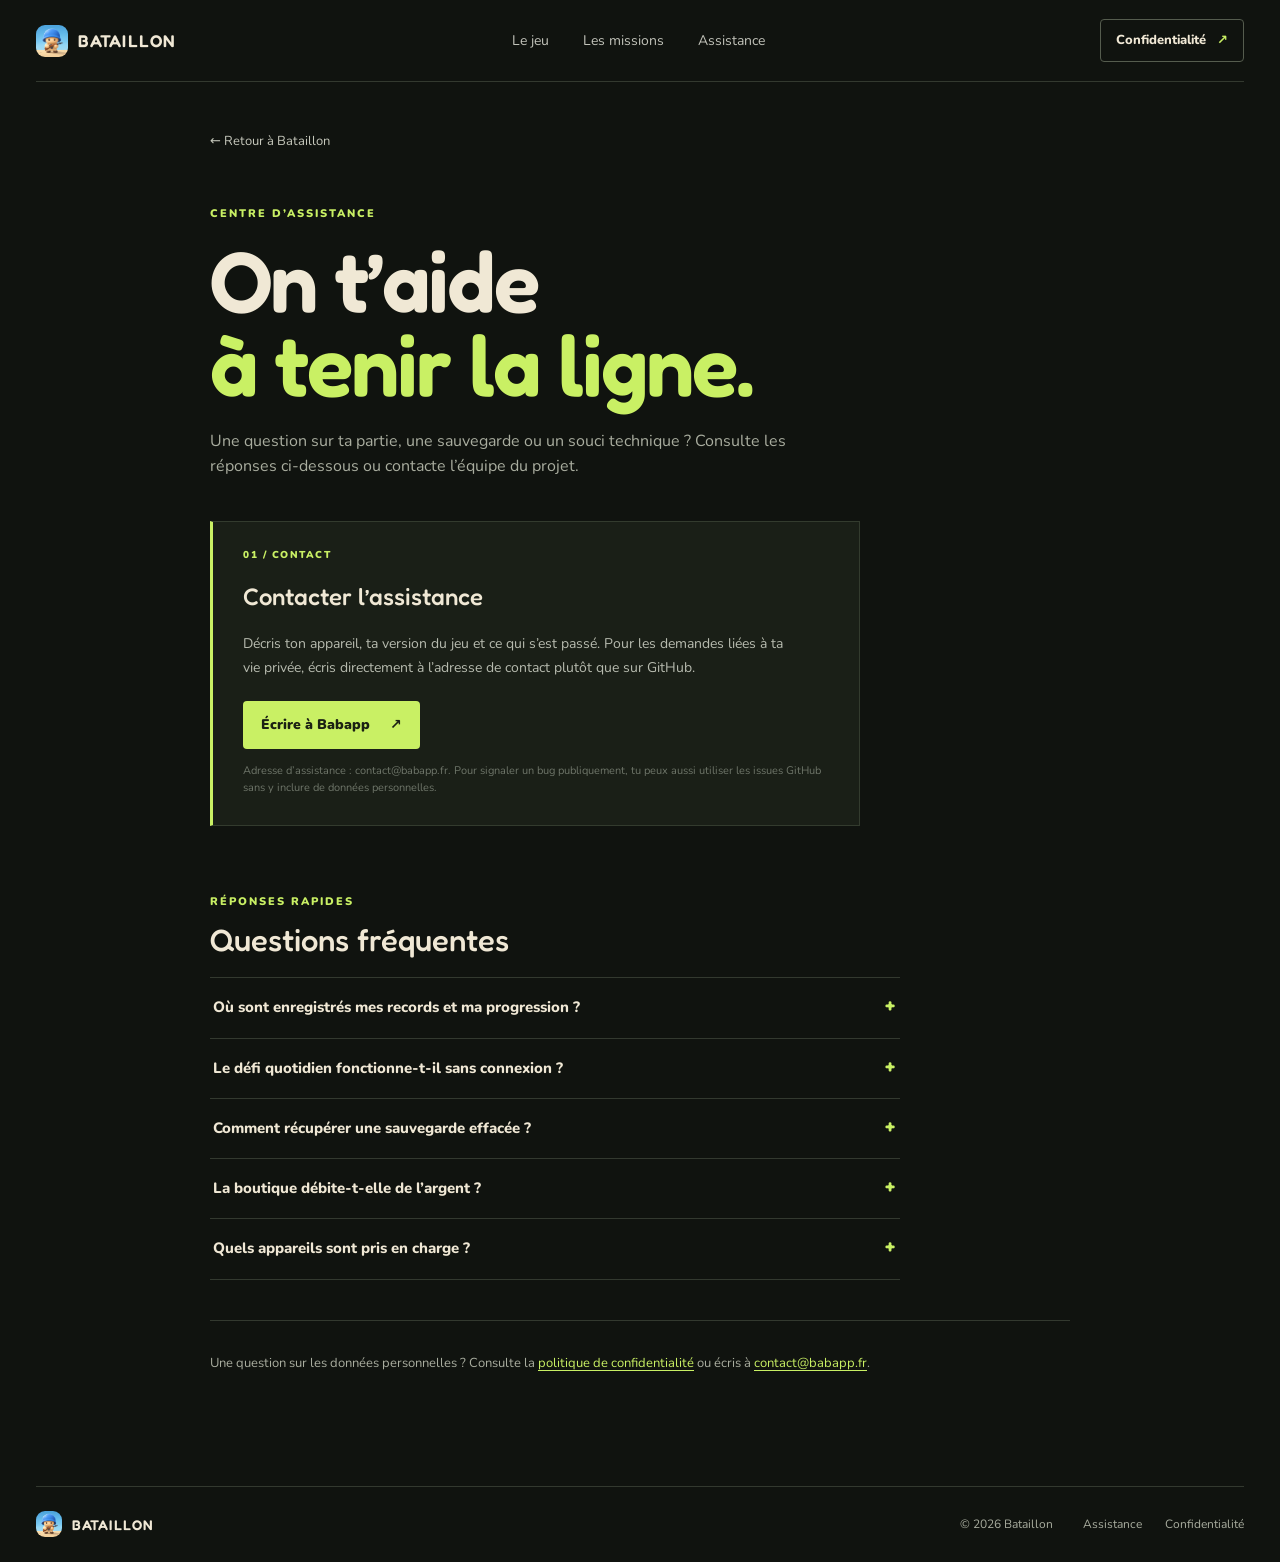
==== assistance/index.html @ bc26bb6e "Publie le site public Bataillon" ====
<!doctype html>
<html lang="fr">
<head><meta charset="utf-8"><meta name="viewport" content="width=device-width, initial-scale=1"><meta name="theme-color" content="#10130f"><meta name="description" content="Aide et assistance pour Bataillon : sauvegarde, progression, défi quotidien et contact du développeur."><title>Assistance — Bataillon</title><link rel="icon" href="../assets/icone.png"><link rel="stylesheet" href="../styles.css"><link rel="stylesheet" href="../legal.css"></head>
<body><header class="site-header wrap"><a class="brand" href="../"><img src="../assets/icone.png" alt=""><span>BATAILLON</span></a><nav class="main-nav" aria-label="Navigation principale"><a href="../#jeu">Le jeu</a><a href="../#missions">Les missions</a><a href="./" aria-current="page">Assistance</a></nav><a class="nav-cta" href="../confidentialite/">Confidentialité <span aria-hidden="true">↗</span></a></header>
<main class="legal wrap"><a class="back-link" href="../">← Retour à Bataillon</a><p class="eyebrow">Centre d’assistance</p><h1>On t’aide<br><em>à tenir la ligne.</em></h1><p class="legal-lead">Une question sur ta partie, une sauvegarde ou un souci technique ? Consulte les réponses ci-dessous ou contacte l’équipe du projet.</p>
<section class="support-panel"><div class="support-number">01 / CONTACT</div><h2>Contacter l’assistance</h2><p>Décris ton appareil, ta version du jeu et ce qui s’est passé. Pour les demandes liées à ta vie privée, écris directement à l’adresse de contact plutôt que sur GitHub.</p><a class="button button-primary" href="mailto:contact@babapp.fr?subject=Assistance%20Bataillon">Écrire à Babapp <span aria-hidden="true">↗</span></a><small>Adresse d’assistance : <a href="mailto:contact@babapp.fr">contact@babapp.fr</a>. Pour signaler un bug publiquement, tu peux aussi utiliser <a href="https://github.com/omgprod/bataillon/issues/new/choose">les issues GitHub</a> sans y inclure de données personnelles.</small></section>
<section class="faq"><p class="eyebrow">Réponses rapides</p><h2>Questions fréquentes</h2><details><summary>Où sont enregistrés mes records et ma progression ?</summary><p>Les étoiles, pièces, tenues et records sont conservés localement sur l’appareil. Supprimer l’application ou réinitialiser l’appareil peut effacer cette sauvegarde.</p></details><details><summary>Le défi quotidien fonctionne-t-il sans connexion ?</summary><p>Oui. Le parcours du jour et ton meilleur score personnel sont disponibles hors ligne. Le classement Game Center n’est pas encore activé dans la version actuelle.</p></details><details><summary>Comment récupérer une sauvegarde effacée ?</summary><p>La version actuelle ne synchronise pas la sauvegarde avec un compte. Si les données locales ont été supprimées, elles ne peuvent généralement pas être restaurées.</p></details><details><summary>La boutique débite-t-elle de l’argent ?</summary><p>Non. Les améliorations affichées sont des achats de progression avec les pièces gagnées en jouant. Aucun paiement réel n’est traité dans la version actuelle.</p></details><details><summary>Quels appareils sont pris en charge ?</summary><p>Bataillon est conçu pour iPhone et iPad. La disponibilité dépend de la version publiée sur l’App Store.</p></details></section>
<section class="legal-bottom"><p>Une question sur les données personnelles ? Consulte la <a href="../confidentialite/">politique de confidentialité</a> ou écris à <a href="mailto:contact@babapp.fr">contact@babapp.fr</a>.</p></section></main>
<footer class="site-footer wrap"><a class="brand" href="../"><img src="../assets/icone.png" alt=""><span>BATAILLON</span></a><span class="copyright">© <span id="year">2026</span> Bataillon</span><nav aria-label="Liens légaux"><a href="./">Assistance</a><a href="../confidentialite/">Confidentialité</a></nav></footer><script>document.getElementById('year').textContent=new Date().getFullYear();</script></body></html>
---- styles.css ----
@font-face{font-family:Fredoka;src:url('assets/Fredoka.ttf') format('truetype');font-display:swap} @font-face{font-family:Nunito;src:url('assets/Nunito.ttf') format('truetype');font-display:swap}
:root{color-scheme:dark;--bg:#10130f;--panel:#191d17;--panel-2:#22271f;--cream:#f0e8d5;--muted:#a9ad9f;--dim:#6e7569;--lime:#c9f064;--orange:#ec8b42;--line:#33392f;--display:Fredoka,'Arial Rounded MT Bold',sans-serif;--body:Nunito,system-ui,sans-serif}*{box-sizing:border-box}html{scroll-behavior:smooth;scroll-padding-top:90px}body{margin:0;background:var(--bg);color:var(--cream);font:16px/1.55 var(--body);overflow-x:hidden}a{color:inherit;text-decoration:none}img{max-width:100%;display:block}.wrap{width:min(1240px,calc(100% - 72px));margin-inline:auto}.site-header{height:82px;display:flex;align-items:center;justify-content:space-between;border-bottom:1px solid var(--line)}.brand{display:inline-flex;gap:10px;align-items:center;font:600 17px var(--display);letter-spacing:1.1px}.brand img{width:32px;height:32px;object-fit:cover;border-radius:9px}.main-nav{display:flex;gap:34px;color:#c1c2b9;font-size:14px}.main-nav a,.site-footer nav a{transition:color .18s}.main-nav a:hover,.site-footer nav a:hover{color:var(--lime)}.nav-cta{border:1px solid #555c4e;border-radius:4px;padding:10px 15px;font-size:13px;font-weight:800}.nav-cta span,.text-link span{color:var(--lime);padding-left:7px}.hero{min-height:640px;padding-block:70px 80px;position:relative;display:grid;grid-template-columns:1fr .92fr;align-items:center;gap:44px}.hero-copy{position:relative;z-index:2;padding-block:12px}.eyebrow{margin:0 0 18px;color:var(--lime);font-size:11px;line-height:1.4;font-weight:900;letter-spacing:2px;text-transform:uppercase;display:flex;align-items:center;gap:10px}.live-dot,.status-mark{width:7px;height:7px;border-radius:50%;display:inline-block;background:var(--lime);box-shadow:0 0 14px #c9f06480}.hero h1,.campaign-layout h2,.daily-copy h2,.closing h2{margin:0;font:600 clamp(60px,7.3vw,100px)/.96 var(--display);letter-spacing:-2.5px}.hero h1 em,.campaign-layout h2 em,.daily-copy h2 em,.closing h2 em{color:var(--lime);font-style:normal}.hero-intro{max-width:460px;margin:24px 0 0;color:#c1c2b8;font-size:17px}.hero-actions{display:flex;align-items:center;gap:26px;margin-top:30px}.button{min-height:48px;padding:0 18px;display:inline-flex;align-items:center;justify-content:center;gap:20px;border-radius:4px;font-weight:900;font-size:14px;transition:transform .18s,background .18s}.button:active,.nav-cta:active{transform:translateY(1px) scale(.99)}.button-primary{background:var(--lime);color:#1b2113}.button-primary:hover{background:#dcff86}.text-link{font-size:14px;font-weight:800;color:#e7e3d5}.hero-stats{display:flex;align-items:center;gap:19px;margin-top:49px}.hero-stats div{display:grid;gap:1px}.hero-stats strong{font:600 26px var(--display);color:var(--lime)}.hero-stats span{font-size:11px;color:var(--muted)}.hero-stats i{height:32px;width:1px;background:var(--line)}.hero-art{height:480px;position:relative;isolation:isolate;display:grid;place-items:center}.art-backdrop{position:absolute;inset:20px -20px 10px 10px;background:linear-gradient(138deg,#b8c857 0%,#687837 42%,#342f1d 100%);clip-path:polygon(18% 0,100% 4%,88% 100%,0 88%);z-index:-2}.hero-art:before{content:'';position:absolute;inset:0;background:repeating-linear-gradient(118deg,transparent 0 17px,#ffffff08 18px 19px);z-index:-1}.phone-frame{width:232px;height:440px;border:7px solid #090a08;border-radius:29px;overflow:hidden;transform:rotate(3deg);background:#efe8d7;box-shadow:0 30px 90px #0009,0 0 0 1px #d4d6af88}.phone-frame img{width:100%;height:100%;object-fit:cover;object-position:top}.art-label,.art-caption{position:absolute;left:4px;right:4px;display:flex;justify-content:space-between;font:700 9px/1 var(--body);letter-spacing:1px}.art-label{top:23px}.art-caption{bottom:12px}.art-stamp{position:absolute;right:-1px;top:40%;width:92px;height:92px;background:var(--lime);color:#15190f;transform:rotate(8deg);clip-path:polygon(13% 0,100% 9%,89% 100%,0 87%);display:grid;place-content:center;text-align:center;font-size:10px;font-weight:900;letter-spacing:1px}.art-stamp b{font:500 26px var(--display);line-height:1.2}.hero-index{position:absolute;bottom:35px;right:0;font:700 10px var(--body);letter-spacing:2px;color:var(--dim)}.marquee{overflow:hidden;background:var(--lime);color:#192011;padding:12px 0;transform:rotate(-1deg) scale(1.02)}.marquee-track{display:flex;justify-content:space-around;min-width:1000px;gap:35px;white-space:nowrap;font:600 15px var(--display);letter-spacing:1.4px}.marquee-track b{font-size:11px}.game-section{padding-block:116px 128px}.section-heading{text-align:center;margin-bottom:56px}.section-heading h2{margin:0;font:600 clamp(34px,5vw,56px)/1.06 var(--display);letter-spacing:-1px}.section-heading h2 span{color:#898e81}.mechanic-grid{display:grid;grid-template-columns:1.15fr 1fr 1fr;border-top:1px solid var(--line);border-bottom:1px solid var(--line)}.mechanic{padding:29px 28px 31px;border-right:1px solid var(--line);min-height:300px}.mechanic:last-child{border-right:0}.mechanic-large{background:linear-gradient(160deg,#1b2118,#141711)}.mechanic-number{color:var(--lime);font-size:10px;font-weight:900;letter-spacing:1.7px}.mechanic h3{font:500 22px/1.2 var(--display);margin:18px 0 8px}.mechanic p{margin:0;color:var(--muted);font-size:14px;max-width:340px}.door-diagram{height:112px;position:relative;display:flex;align-items:center;justify-content:center;gap:20px;margin:13px 0}.soldier-row{display:flex;gap:3px;align-self:flex-start;margin-top:4px}.soldier-row b{width:13px;height:20px;display:grid;place-items:center;background:#5e772e;color:#d1f176;font:600 12px var(--display);border-radius:3px 3px 0 0}.door-pair{height:61px;width:136px;display:flex;gap:7px;transform:perspective(90px) rotateY(-5deg)}.door-pair span{flex:1;display:grid;place-items:center;background:#c9f064;color:#202a13;font:600 23px var(--display);box-shadow:inset 0 -5px #758d36}.door-pair span+span{background:#9e7041;color:#fff0cd;box-shadow:inset 0 -5px #614329}.path-arrow{position:absolute;bottom:1px;left:51%;font-size:22px;color:#d9e5c0}.target-illustration{height:112px;display:flex;align-items:center;justify-content:center;position:relative}.reticle{font-size:56px;color:var(--orange)}.target-barrel{background:#303426;border:1px solid #646d4c;padding:11px 14px;color:var(--lime);font:600 17px var(--display);transform:rotate(-5deg)}.shot-line{width:54px;height:1px;background:var(--orange);transform:rotate(-13deg)}.formation-illustration{height:112px;display:flex;gap:8px;align-items:center;justify-content:center;color:#a1c756;font-size:28px}.formation-illustration span{filter:drop-shadow(0 5px 0 #46572a)}.formation-illustration .formation-gap{width:30px;height:42px;border-inline:1px dashed #58634c}.campaign-section{background:#171b15;border-block:1px solid #2b3026;padding-block:104px}.campaign-layout{display:grid;grid-template-columns:.9fr 1.1fr;gap:90px;align-items:center}.campaign-layout h2,.daily-copy h2{font-size:clamp(46px,5.7vw,70px)}.campaign-lead,.daily-copy>p:not(.eyebrow){max-width:400px;color:var(--muted);margin:22px 0}.campaign-layout .text-link{display:inline-block;margin-top:12px}.mission-list{list-style:none;margin:0;padding:0;border-top:1px solid var(--line)}.mission{display:grid;grid-template-columns:48px 1fr auto;align-items:center;gap:15px;padding:17px 12px;border-bottom:1px solid var(--line);color:#d6d4c8}.mission.active{background:#22281d;border-left:2px solid var(--lime)}.mission-count{font:600 19px var(--display);color:#818779}.mission.active .mission-count{color:var(--lime)}.mission-info{display:grid;gap:1px}.mission-info strong{font:500 17px var(--display)}.mission-info small{color:var(--muted);font-size:12px}.mission-mark{font-size:9px;font-weight:900;letter-spacing:1.1px;color:var(--dim)}.mission.active .mission-mark{color:var(--lime)}.daily-section{padding-block:126px;display:grid;grid-template-columns:1.05fr .95fr;gap:92px;align-items:center}.daily-art{height:390px;position:relative;background:linear-gradient(155deg,#a8b759,#687438 55%,#292a20);display:grid;place-items:center;overflow:hidden;clip-path:polygon(0 5%,95% 0,100% 94%,4% 100%)}.daily-art:before{content:'';position:absolute;inset:0;background:repeating-linear-gradient(120deg,transparent 0 21px,#ffffff0b 22px 23px)}.daily-art img{height:345px;width:194px;object-fit:cover;object-position:top;border:6px solid #11130e;border-radius:22px;transform:rotate(-3deg);box-shadow:0 22px 60px #0009}.daily-coordinate{position:absolute;left:22px;bottom:19px;color:#11160b;font-size:9px;font-weight:900;letter-spacing:1.5px}.daily-copy .offline-note{display:flex;gap:12px;max-width:410px;margin-top:28px;border-top:1px solid var(--line);padding-top:18px;font-size:12px;color:var(--muted)}.offline-note .status-mark{flex:none;margin-top:6px}.offline-note strong{color:#e3e2d8}.closing{position:relative;min-height:330px;overflow:hidden;padding-block:60px;border-top:1px solid var(--line)}.closing .eyebrow{margin-bottom:16px}.closing h2{font-size:clamp(48px,6.4vw,78px)}.closing-links{display:flex;align-items:center;gap:24px;margin-top:27px}.closing-links>span{font-size:11px;color:var(--dim)}.closing-mark{position:absolute;right:20px;top:-70px;font:600 360px/.9 var(--display);color:#ffffff08;pointer-events:none}.site-footer{min-height:76px;border-top:1px solid var(--line);display:flex;align-items:center;justify-content:space-between;color:var(--muted);font-size:12px}.site-footer .brand{color:var(--cream);font-size:14px}.site-footer .brand img{width:26px;height:26px}.site-footer nav{display:flex;gap:23px}.copyright{margin-left:auto;margin-right:30px}
@media(max-width:900px){.wrap{width:min(100% - 44px,680px)}.hero{grid-template-columns:1fr .8fr;gap:18px;min-height:570px;padding-block:62px}.hero h1{font-size:clamp(54px,9vw,80px)}.hero-art{height:410px}.phone-frame{height:385px;width:204px}.campaign-layout,.daily-section{gap:42px}.mechanic{padding-inline:18px}}
@media(max-width:640px){.wrap{width:calc(100% - 36px)}.site-header{height:70px}.brand{font-size:15px}.brand img{width:29px;height:29px}.main-nav{display:none}.nav-cta{padding:9px 11px;font-size:11px}.hero{grid-template-columns:1fr;gap:28px;padding-block:52px 60px}.hero h1{font-size:clamp(61px,14vw,85px)}.hero-intro{font-size:15px;max-width:370px}.hero-stats{margin-top:33px;gap:13px}.hero-stats strong{font-size:23px}.hero-stats span{font-size:9px}.hero-art{height:355px;margin-inline:4px 12px}.phone-frame{height:334px;width:176px;border-width:6px;border-radius:23px}.art-backdrop{inset:13px -8px 8px}.art-stamp{width:76px;height:76px;right:-7px}.art-label,.art-caption{font-size:8px}.hero-index{bottom:13px}.marquee{padding:10px 0}.marquee-track{justify-content:flex-start;gap:23px;font-size:13px}.game-section{padding-block:84px 88px}.section-heading{text-align:left;margin-bottom:34px}.section-heading h2{font-size:39px}.mechanic-grid{grid-template-columns:1fr;border-bottom:0}.mechanic{min-height:0;border-right:0;border-bottom:1px solid var(--line);padding:22px 20px}.mechanic-large{margin-bottom:0}.door-diagram,.target-illustration,.formation-illustration{height:90px;margin:8px 0}.mechanic h3{margin-top:12px}.campaign-section{padding-block:74px}.campaign-layout,.daily-section{grid-template-columns:1fr;gap:38px}.campaign-layout h2,.daily-copy h2{font-size:53px}.campaign-lead{font-size:14px}.mission{grid-template-columns:37px 1fr auto;gap:9px;padding:14px 7px}.mission-info strong{font-size:15px}.mission-info small{font-size:10px}.mission-mark{font-size:8px}.daily-section{padding-block:77px}.daily-art{height:340px}.daily-art img{height:300px;width:169px}.daily-copy>p:not(.eyebrow){font-size:14px}.closing{min-height:290px;padding-block:48px}.closing h2{font-size:60px}.closing-links{align-items:flex-start;flex-direction:column;gap:12px}.closing-mark{font-size:240px;right:-10px;top:6px}.site-footer{padding-block:17px;display:grid;grid-template-columns:1fr auto;gap:13px}.copyright{grid-column:1;grid-row:2;margin:0}.site-footer nav{grid-column:2;grid-row:1/3;flex-direction:column;gap:8px;text-align:right}}
@media(prefers-reduced-motion:reduce){html{scroll-behavior:auto}*,*:before,*:after{transition-duration:.01ms!important;animation-duration:.01ms!important}}
---- legal.css ----
.legal{max-width:860px;padding-top:46px;padding-bottom:100px}.back-link{display:inline-block;margin-bottom:55px;color:#c6c8bc;font-size:13px}.back-link:hover,.legal a:not(.button):hover{color:var(--lime)}.legal>.eyebrow{margin-bottom:16px}.legal h1{margin:0;font:600 clamp(55px,8vw,86px)/.98 var(--display);letter-spacing:-2px}.legal h1 em{font-style:normal;color:var(--lime)}.legal-lead{max-width:610px;margin:23px 0 42px;color:var(--muted);font-size:16px}.support-panel{background:#1a1f17;border:1px solid #333b2e;border-left:3px solid var(--lime);padding:26px 30px 29px;margin:0 0 68px;max-width:650px}.support-number{font-size:10px;color:var(--lime);font-weight:900;letter-spacing:1.5px}.support-panel h2,.faq h2,.policy-copy h2{font:500 24px/1.2 var(--display)}.support-panel p,.faq details p,.policy-copy p{color:#b7bbaf;font-size:14px;line-height:1.75}.support-panel p{max-width:545px}.support-panel .button{margin:6px 0 13px}.support-panel small{display:block;color:var(--dim);font-size:11px}.faq{max-width:690px}.faq>.eyebrow{margin-bottom:12px}.faq h2{font-size:31px;margin:0 0 19px}.faq details{border-top:1px solid var(--line);padding:18px 3px}.faq details:last-child{border-bottom:1px solid var(--line)}.faq summary{cursor:pointer;list-style:none;font-weight:800;font-size:15px;position:relative;padding-right:28px}.faq summary::-webkit-details-marker{display:none}.faq summary:after{content:'+';position:absolute;right:2px;color:var(--lime);font:600 20px var(--display);top:-4px}.faq details[open] summary:after{content:'−'}.faq details p{margin:12px 30px 0 0}.legal-bottom{border-top:1px solid var(--line);margin-top:40px;padding-top:19px;color:var(--muted);font-size:13px}.legal-bottom a,.policy-copy a{color:var(--lime);text-decoration:underline;text-underline-offset:3px}.privacy-summary{display:flex;align-items:flex-start;gap:18px;background:#1a1f17;border:1px solid #333b2e;border-left:3px solid var(--lime);max-width:720px;padding:22px 25px;margin:0 0 57px}.privacy-icon{width:35px;height:35px;flex:none;display:grid;place-items:center;border:1px solid #718b42;border-radius:50%;color:var(--lime);font-size:23px}.privacy-summary strong{font:500 19px var(--display)}.privacy-summary p{margin:5px 0 0;color:var(--muted);font-size:13px}.policy-copy{max-width:720px}.policy-copy section{padding:0 0 21px;margin:0 0 23px;border-bottom:1px solid var(--line)}.policy-copy h2{margin:0 0 9px;font-size:21px}.policy-copy p{margin:8px 0}.hosting-note{margin-top:36px;background:#171a14;padding:18px 20px;border:1px solid var(--line)}.hosting-note strong{font-size:13px}.hosting-note p{font-size:12px;margin-bottom:0}@media(max-width:640px){.legal{padding-top:30px;padding-bottom:72px}.back-link{margin-bottom:42px}.legal h1{font-size:59px}.legal-lead{font-size:14px}.support-panel{padding:22px 20px;margin-bottom:54px}.faq h2{font-size:28px}.faq summary{font-size:14px}.privacy-summary{padding:18px 17px;gap:13px}.privacy-summary strong{font-size:17px}}
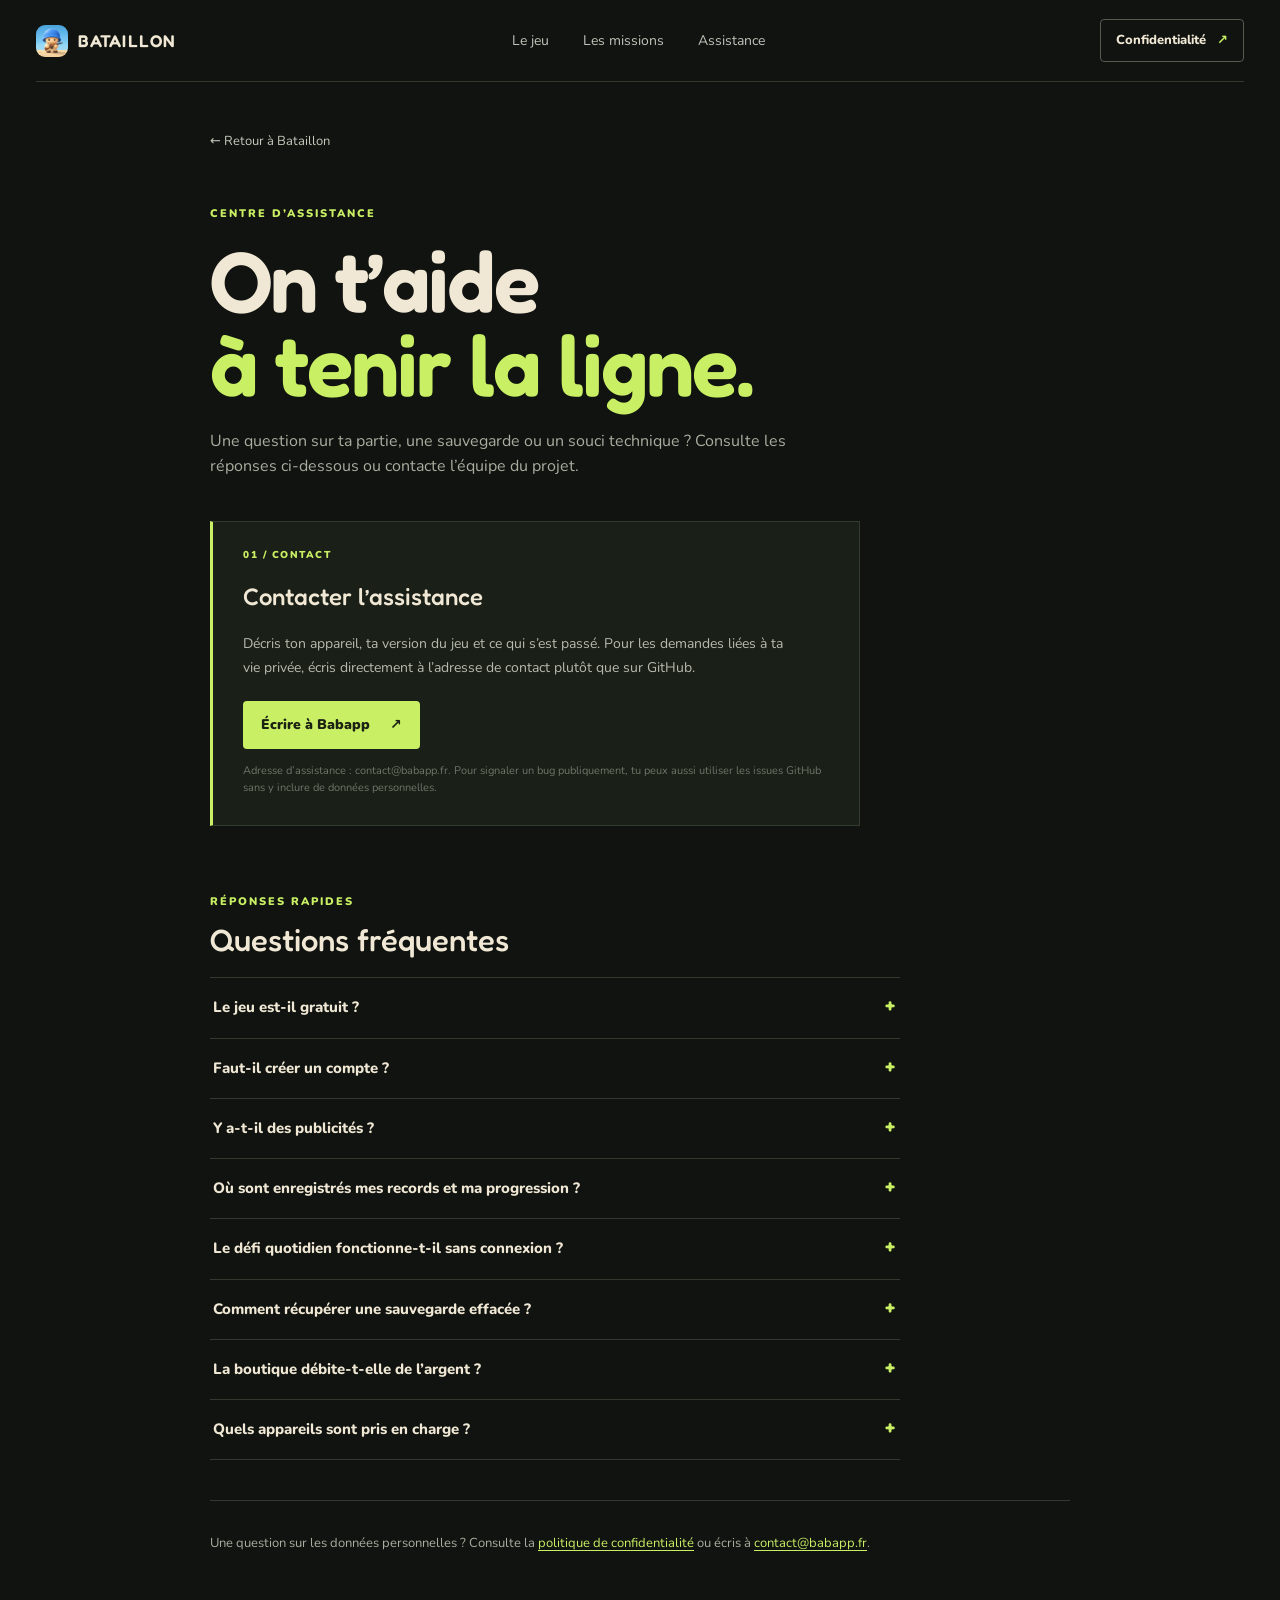
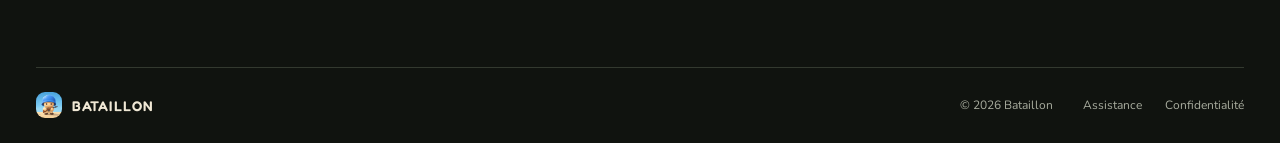
==== commit 0983c155: "Met en avant le freemium sans compte et sans pub" ====
--- a/assistance/index.html
+++ b/assistance/index.html
@@ -4,6 +4,6 @@
 <body><header class="site-header wrap"><a class="brand" href="../"><img src="../assets/icone.png" alt=""><span>BATAILLON</span></a><nav class="main-nav" aria-label="Navigation principale"><a href="../#jeu">Le jeu</a><a href="../#missions">Les missions</a><a href="./" aria-current="page">Assistance</a></nav><a class="nav-cta" href="../confidentialite/">Confidentialité <span aria-hidden="true">↗</span></a></header>
 <main class="legal wrap"><a class="back-link" href="../">← Retour à Bataillon</a><p class="eyebrow">Centre d’assistance</p><h1>On t’aide<br><em>à tenir la ligne.</em></h1><p class="legal-lead">Une question sur ta partie, une sauvegarde ou un souci technique ? Consulte les réponses ci-dessous ou contacte l’équipe du projet.</p>
 <section class="support-panel"><div class="support-number">01 / CONTACT</div><h2>Contacter l’assistance</h2><p>Décris ton appareil, ta version du jeu et ce qui s’est passé. Pour les demandes liées à ta vie privée, écris directement à l’adresse de contact plutôt que sur GitHub.</p><a class="button button-primary" href="mailto:contact@babapp.fr?subject=Assistance%20Bataillon">Écrire à Babapp <span aria-hidden="true">↗</span></a><small>Adresse d’assistance : <a href="mailto:contact@babapp.fr">contact@babapp.fr</a>. Pour signaler un bug publiquement, tu peux aussi utiliser <a href="https://github.com/omgprod/bataillon/issues/new/choose">les issues GitHub</a> sans y inclure de données personnelles.</small></section>
-<section class="faq"><p class="eyebrow">Réponses rapides</p><h2>Questions fréquentes</h2><details><summary>Où sont enregistrés mes records et ma progression ?</summary><p>Les étoiles, pièces, tenues et records sont conservés localement sur l’appareil. Supprimer l’application ou réinitialiser l’appareil peut effacer cette sauvegarde.</p></details><details><summary>Le défi quotidien fonctionne-t-il sans connexion ?</summary><p>Oui. Le parcours du jour et ton meilleur score personnel sont disponibles hors ligne. Le classement Game Center n’est pas encore activé dans la version actuelle.</p></details><details><summary>Comment récupérer une sauvegarde effacée ?</summary><p>La version actuelle ne synchronise pas la sauvegarde avec un compte. Si les données locales ont été supprimées, elles ne peuvent généralement pas être restaurées.</p></details><details><summary>La boutique débite-t-elle de l’argent ?</summary><p>Non. Les améliorations affichées sont des achats de progression avec les pièces gagnées en jouant. Aucun paiement réel n’est traité dans la version actuelle.</p></details><details><summary>Quels appareils sont pris en charge ?</summary><p>Bataillon est conçu pour iPhone et iPad. La disponibilité dépend de la version publiée sur l’App Store.</p></details></section>
+<section class="faq"><p class="eyebrow">R&eacute;ponses rapides</p><h2>Questions fr&eacute;quentes</h2><details><summary>Le jeu est-il gratuit ?</summary><p>Oui. Les six missions de campagne et le d&eacute;fi quotidien sont accessibles gratuitement. Les am&eacute;liorations s&rsquo;ach&egrave;tent avec les pi&egrave;ces gagn&eacute;es en jouant ; aucun paiement r&eacute;el n&rsquo;est activ&eacute; actuellement.</p></details><details><summary>Faut-il cr&eacute;er un compte ?</summary><p>Non. Lance le jeu directement, sans inscription ni compte &agrave; cr&eacute;er. Records, pi&egrave;ces, &eacute;toiles et pr&eacute;f&eacute;rences restent enregistr&eacute;s localement sur l&rsquo;appareil.</p></details><details><summary>Y a-t-il des publicit&eacute;s ?</summary><p>Non. Bataillon n&rsquo;affiche aucune publicit&eacute; et n&rsquo;int&egrave;gre pas de suivi publicitaire.</p></details><details><summary>O&ugrave; sont enregistr&eacute;s mes records et ma progression ?</summary><p>Les &eacute;toiles, pi&egrave;ces, tenues et records sont conserv&eacute;s localement sur l&rsquo;appareil. Supprimer l&rsquo;application ou r&eacute;initialiser l&rsquo;appareil peut effacer cette sauvegarde.</p></details><details><summary>Le d&eacute;fi quotidien fonctionne-t-il sans connexion ?</summary><p>Oui. Le parcours du jour et ton meilleur score personnel sont disponibles hors ligne. Le classement Game Center n&rsquo;est pas encore activ&eacute; dans la version actuelle.</p></details><details><summary>Comment r&eacute;cup&eacute;rer une sauvegarde effac&eacute;e ?</summary><p>La version actuelle ne synchronise pas la sauvegarde avec un compte. Si les donn&eacute;es locales ont &eacute;t&eacute; supprim&eacute;es, elles ne peuvent g&eacute;n&eacute;ralement pas &ecirc;tre restaur&eacute;es.</p></details><details><summary>La boutique d&eacute;bite-t-elle de l&rsquo;argent ?</summary><p>Non. Aucun achat int&eacute;gr&eacute; ni paiement r&eacute;el n&rsquo;est activ&eacute; dans la version actuelle.</p></details><details><summary>Quels appareils sont pris en charge ?</summary><p>Bataillon est con&ccedil;u pour iPhone et iPad. La disponibilit&eacute; d&eacute;pend de la version publi&eacute;e sur l&rsquo;App Store.</p></details></section>
 <section class="legal-bottom"><p>Une question sur les données personnelles ? Consulte la <a href="../confidentialite/">politique de confidentialité</a> ou écris à <a href="mailto:contact@babapp.fr">contact@babapp.fr</a>.</p></section></main>
 <footer class="site-footer wrap"><a class="brand" href="../"><img src="../assets/icone.png" alt=""><span>BATAILLON</span></a><span class="copyright">© <span id="year">2026</span> Bataillon</span><nav aria-label="Liens légaux"><a href="./">Assistance</a><a href="../confidentialite/">Confidentialité</a></nav></footer><script>document.getElementById('year').textContent=new Date().getFullYear();</script></body></html>
--- a/styles.css
+++ b/styles.css
@@ -1,5 +1,5 @@
 @font-face{font-family:Fredoka;src:url('assets/Fredoka.ttf') format('truetype');font-display:swap} @font-face{font-family:Nunito;src:url('assets/Nunito.ttf') format('truetype');font-display:swap}
-:root{color-scheme:dark;--bg:#10130f;--panel:#191d17;--panel-2:#22271f;--cream:#f0e8d5;--muted:#a9ad9f;--dim:#6e7569;--lime:#c9f064;--orange:#ec8b42;--line:#33392f;--display:Fredoka,'Arial Rounded MT Bold',sans-serif;--body:Nunito,system-ui,sans-serif}*{box-sizing:border-box}html{scroll-behavior:smooth;scroll-padding-top:90px}body{margin:0;background:var(--bg);color:var(--cream);font:16px/1.55 var(--body);overflow-x:hidden}a{color:inherit;text-decoration:none}img{max-width:100%;display:block}.wrap{width:min(1240px,calc(100% - 72px));margin-inline:auto}.site-header{height:82px;display:flex;align-items:center;justify-content:space-between;border-bottom:1px solid var(--line)}.brand{display:inline-flex;gap:10px;align-items:center;font:600 17px var(--display);letter-spacing:1.1px}.brand img{width:32px;height:32px;object-fit:cover;border-radius:9px}.main-nav{display:flex;gap:34px;color:#c1c2b9;font-size:14px}.main-nav a,.site-footer nav a{transition:color .18s}.main-nav a:hover,.site-footer nav a:hover{color:var(--lime)}.nav-cta{border:1px solid #555c4e;border-radius:4px;padding:10px 15px;font-size:13px;font-weight:800}.nav-cta span,.text-link span{color:var(--lime);padding-left:7px}.hero{min-height:640px;padding-block:70px 80px;position:relative;display:grid;grid-template-columns:1fr .92fr;align-items:center;gap:44px}.hero-copy{position:relative;z-index:2;padding-block:12px}.eyebrow{margin:0 0 18px;color:var(--lime);font-size:11px;line-height:1.4;font-weight:900;letter-spacing:2px;text-transform:uppercase;display:flex;align-items:center;gap:10px}.live-dot,.status-mark{width:7px;height:7px;border-radius:50%;display:inline-block;background:var(--lime);box-shadow:0 0 14px #c9f06480}.hero h1,.campaign-layout h2,.daily-copy h2,.closing h2{margin:0;font:600 clamp(60px,7.3vw,100px)/.96 var(--display);letter-spacing:-2.5px}.hero h1 em,.campaign-layout h2 em,.daily-copy h2 em,.closing h2 em{color:var(--lime);font-style:normal}.hero-intro{max-width:460px;margin:24px 0 0;color:#c1c2b8;font-size:17px}.hero-actions{display:flex;align-items:center;gap:26px;margin-top:30px}.button{min-height:48px;padding:0 18px;display:inline-flex;align-items:center;justify-content:center;gap:20px;border-radius:4px;font-weight:900;font-size:14px;transition:transform .18s,background .18s}.button:active,.nav-cta:active{transform:translateY(1px) scale(.99)}.button-primary{background:var(--lime);color:#1b2113}.button-primary:hover{background:#dcff86}.text-link{font-size:14px;font-weight:800;color:#e7e3d5}.hero-stats{display:flex;align-items:center;gap:19px;margin-top:49px}.hero-stats div{display:grid;gap:1px}.hero-stats strong{font:600 26px var(--display);color:var(--lime)}.hero-stats span{font-size:11px;color:var(--muted)}.hero-stats i{height:32px;width:1px;background:var(--line)}.hero-art{height:480px;position:relative;isolation:isolate;display:grid;place-items:center}.art-backdrop{position:absolute;inset:20px -20px 10px 10px;background:linear-gradient(138deg,#b8c857 0%,#687837 42%,#342f1d 100%);clip-path:polygon(18% 0,100% 4%,88% 100%,0 88%);z-index:-2}.hero-art:before{content:'';position:absolute;inset:0;background:repeating-linear-gradient(118deg,transparent 0 17px,#ffffff08 18px 19px);z-index:-1}.phone-frame{width:232px;height:440px;border:7px solid #090a08;border-radius:29px;overflow:hidden;transform:rotate(3deg);background:#efe8d7;box-shadow:0 30px 90px #0009,0 0 0 1px #d4d6af88}.phone-frame img{width:100%;height:100%;object-fit:cover;object-position:top}.art-label,.art-caption{position:absolute;left:4px;right:4px;display:flex;justify-content:space-between;font:700 9px/1 var(--body);letter-spacing:1px}.art-label{top:23px}.art-caption{bottom:12px}.art-stamp{position:absolute;right:-1px;top:40%;width:92px;height:92px;background:var(--lime);color:#15190f;transform:rotate(8deg);clip-path:polygon(13% 0,100% 9%,89% 100%,0 87%);display:grid;place-content:center;text-align:center;font-size:10px;font-weight:900;letter-spacing:1px}.art-stamp b{font:500 26px var(--display);line-height:1.2}.hero-index{position:absolute;bottom:35px;right:0;font:700 10px var(--body);letter-spacing:2px;color:var(--dim)}.marquee{overflow:hidden;background:var(--lime);color:#192011;padding:12px 0;transform:rotate(-1deg) scale(1.02)}.marquee-track{display:flex;justify-content:space-around;min-width:1000px;gap:35px;white-space:nowrap;font:600 15px var(--display);letter-spacing:1.4px}.marquee-track b{font-size:11px}.game-section{padding-block:116px 128px}.section-heading{text-align:center;margin-bottom:56px}.section-heading h2{margin:0;font:600 clamp(34px,5vw,56px)/1.06 var(--display);letter-spacing:-1px}.section-heading h2 span{color:#898e81}.mechanic-grid{display:grid;grid-template-columns:1.15fr 1fr 1fr;border-top:1px solid var(--line);border-bottom:1px solid var(--line)}.mechanic{padding:29px 28px 31px;border-right:1px solid var(--line);min-height:300px}.mechanic:last-child{border-right:0}.mechanic-large{background:linear-gradient(160deg,#1b2118,#141711)}.mechanic-number{color:var(--lime);font-size:10px;font-weight:900;letter-spacing:1.7px}.mechanic h3{font:500 22px/1.2 var(--display);margin:18px 0 8px}.mechanic p{margin:0;color:var(--muted);font-size:14px;max-width:340px}.door-diagram{height:112px;position:relative;display:flex;align-items:center;justify-content:center;gap:20px;margin:13px 0}.soldier-row{display:flex;gap:3px;align-self:flex-start;margin-top:4px}.soldier-row b{width:13px;height:20px;display:grid;place-items:center;background:#5e772e;color:#d1f176;font:600 12px var(--display);border-radius:3px 3px 0 0}.door-pair{height:61px;width:136px;display:flex;gap:7px;transform:perspective(90px) rotateY(-5deg)}.door-pair span{flex:1;display:grid;place-items:center;background:#c9f064;color:#202a13;font:600 23px var(--display);box-shadow:inset 0 -5px #758d36}.door-pair span+span{background:#9e7041;color:#fff0cd;box-shadow:inset 0 -5px #614329}.path-arrow{position:absolute;bottom:1px;left:51%;font-size:22px;color:#d9e5c0}.target-illustration{height:112px;display:flex;align-items:center;justify-content:center;position:relative}.reticle{font-size:56px;color:var(--orange)}.target-barrel{background:#303426;border:1px solid #646d4c;padding:11px 14px;color:var(--lime);font:600 17px var(--display);transform:rotate(-5deg)}.shot-line{width:54px;height:1px;background:var(--orange);transform:rotate(-13deg)}.formation-illustration{height:112px;display:flex;gap:8px;align-items:center;justify-content:center;color:#a1c756;font-size:28px}.formation-illustration span{filter:drop-shadow(0 5px 0 #46572a)}.formation-illustration .formation-gap{width:30px;height:42px;border-inline:1px dashed #58634c}.campaign-section{background:#171b15;border-block:1px solid #2b3026;padding-block:104px}.campaign-layout{display:grid;grid-template-columns:.9fr 1.1fr;gap:90px;align-items:center}.campaign-layout h2,.daily-copy h2{font-size:clamp(46px,5.7vw,70px)}.campaign-lead,.daily-copy>p:not(.eyebrow){max-width:400px;color:var(--muted);margin:22px 0}.campaign-layout .text-link{display:inline-block;margin-top:12px}.mission-list{list-style:none;margin:0;padding:0;border-top:1px solid var(--line)}.mission{display:grid;grid-template-columns:48px 1fr auto;align-items:center;gap:15px;padding:17px 12px;border-bottom:1px solid var(--line);color:#d6d4c8}.mission.active{background:#22281d;border-left:2px solid var(--lime)}.mission-count{font:600 19px var(--display);color:#818779}.mission.active .mission-count{color:var(--lime)}.mission-info{display:grid;gap:1px}.mission-info strong{font:500 17px var(--display)}.mission-info small{color:var(--muted);font-size:12px}.mission-mark{font-size:9px;font-weight:900;letter-spacing:1.1px;color:var(--dim)}.mission.active .mission-mark{color:var(--lime)}.daily-section{padding-block:126px;display:grid;grid-template-columns:1.05fr .95fr;gap:92px;align-items:center}.daily-art{height:390px;position:relative;background:linear-gradient(155deg,#a8b759,#687438 55%,#292a20);display:grid;place-items:center;overflow:hidden;clip-path:polygon(0 5%,95% 0,100% 94%,4% 100%)}.daily-art:before{content:'';position:absolute;inset:0;background:repeating-linear-gradient(120deg,transparent 0 21px,#ffffff0b 22px 23px)}.daily-art img{height:345px;width:194px;object-fit:cover;object-position:top;border:6px solid #11130e;border-radius:22px;transform:rotate(-3deg);box-shadow:0 22px 60px #0009}.daily-coordinate{position:absolute;left:22px;bottom:19px;color:#11160b;font-size:9px;font-weight:900;letter-spacing:1.5px}.daily-copy .offline-note{display:flex;gap:12px;max-width:410px;margin-top:28px;border-top:1px solid var(--line);padding-top:18px;font-size:12px;color:var(--muted)}.offline-note .status-mark{flex:none;margin-top:6px}.offline-note strong{color:#e3e2d8}.closing{position:relative;min-height:330px;overflow:hidden;padding-block:60px;border-top:1px solid var(--line)}.closing .eyebrow{margin-bottom:16px}.closing h2{font-size:clamp(48px,6.4vw,78px)}.closing-links{display:flex;align-items:center;gap:24px;margin-top:27px}.closing-links>span{font-size:11px;color:var(--dim)}.closing-mark{position:absolute;right:20px;top:-70px;font:600 360px/.9 var(--display);color:#ffffff08;pointer-events:none}.site-footer{min-height:76px;border-top:1px solid var(--line);display:flex;align-items:center;justify-content:space-between;color:var(--muted);font-size:12px}.site-footer .brand{color:var(--cream);font-size:14px}.site-footer .brand img{width:26px;height:26px}.site-footer nav{display:flex;gap:23px}.copyright{margin-left:auto;margin-right:30px}
+:root{color-scheme:dark;--bg:#10130f;--panel:#191d17;--panel-2:#22271f;--cream:#f0e8d5;--muted:#a9ad9f;--dim:#6e7569;--lime:#c9f064;--orange:#ec8b42;--line:#33392f;--display:Fredoka,'Arial Rounded MT Bold',sans-serif;--body:Nunito,system-ui,sans-serif}*{box-sizing:border-box}html{scroll-behavior:smooth;scroll-padding-top:90px}body{margin:0;background:var(--bg);color:var(--cream);font:16px/1.55 var(--body);overflow-x:hidden}a{color:inherit;text-decoration:none}img{max-width:100%;display:block}.wrap{width:min(1240px,calc(100% - 72px));margin-inline:auto}.site-header{height:82px;display:flex;align-items:center;justify-content:space-between;border-bottom:1px solid var(--line)}.brand{display:inline-flex;gap:10px;align-items:center;font:600 17px var(--display);letter-spacing:1.1px}.brand img{width:32px;height:32px;object-fit:cover;border-radius:9px}.main-nav{display:flex;gap:34px;color:#c1c2b9;font-size:14px}.main-nav a,.site-footer nav a{transition:color .18s}.main-nav a:hover,.site-footer nav a:hover{color:var(--lime)}.nav-cta{border:1px solid #555c4e;border-radius:4px;padding:10px 15px;font-size:13px;font-weight:800}.nav-cta span,.text-link span{color:var(--lime);padding-left:7px}.hero{min-height:640px;padding-block:70px 80px;position:relative;display:grid;grid-template-columns:1fr .92fr;align-items:center;gap:44px}.hero-copy{position:relative;z-index:2;padding-block:12px}.eyebrow{margin:0 0 18px;color:var(--lime);font-size:11px;line-height:1.4;font-weight:900;letter-spacing:2px;text-transform:uppercase;display:flex;align-items:center;gap:10px}.live-dot,.status-mark{width:7px;height:7px;border-radius:50%;display:inline-block;background:var(--lime);box-shadow:0 0 14px #c9f06480}.hero h1,.campaign-layout h2,.daily-copy h2,.closing h2{margin:0;font:600 clamp(60px,7.3vw,100px)/.96 var(--display);letter-spacing:-2.5px}.hero h1 em,.campaign-layout h2 em,.daily-copy h2 em,.closing h2 em{color:var(--lime);font-style:normal}.hero-intro{max-width:460px;margin:24px 0 0;color:#c1c2b8;font-size:17px}.hero-actions{display:flex;align-items:center;gap:26px;margin-top:30px}.button{min-height:48px;padding:0 18px;display:inline-flex;align-items:center;justify-content:center;gap:20px;border-radius:4px;font-weight:900;font-size:14px;transition:transform .18s,background .18s}.button:active,.nav-cta:active{transform:translateY(1px) scale(.99)}.button-primary{background:var(--lime);color:#1b2113}.button-primary:hover{background:#dcff86}.text-link{font-size:14px;font-weight:800;color:#e7e3d5}.hero-features{display:flex;flex-wrap:wrap;gap:8px 20px;margin-top:22px;color:#c6c9bb;font-size:11px;font-weight:800;letter-spacing:.3px}.hero-features span{display:flex;align-items:center;gap:5px}.hero-features b{font:600 16px var(--display);color:var(--lime)}.hero-stats{display:flex;align-items:center;gap:19px;margin-top:49px}.hero-stats div{display:grid;gap:1px}.hero-stats strong{font:600 26px var(--display);color:var(--lime)}.hero-stats span{font-size:11px;color:var(--muted)}.hero-stats i{height:32px;width:1px;background:var(--line)}.hero-art{height:480px;position:relative;isolation:isolate;display:grid;place-items:center}.art-backdrop{position:absolute;inset:20px -20px 10px 10px;background:linear-gradient(138deg,#b8c857 0%,#687837 42%,#342f1d 100%);clip-path:polygon(18% 0,100% 4%,88% 100%,0 88%);z-index:-2}.hero-art:before{content:'';position:absolute;inset:0;background:repeating-linear-gradient(118deg,transparent 0 17px,#ffffff08 18px 19px);z-index:-1}.phone-frame{width:232px;height:440px;border:7px solid #090a08;border-radius:29px;overflow:hidden;transform:rotate(3deg);background:#efe8d7;box-shadow:0 30px 90px #0009,0 0 0 1px #d4d6af88}.phone-frame img{width:100%;height:100%;object-fit:cover;object-position:top}.art-label,.art-caption{position:absolute;left:4px;right:4px;display:flex;justify-content:space-between;font:700 9px/1 var(--body);letter-spacing:1px}.art-label{top:23px}.art-caption{bottom:12px}.art-stamp{position:absolute;right:-1px;top:40%;width:92px;height:92px;background:var(--lime);color:#15190f;transform:rotate(8deg);clip-path:polygon(13% 0,100% 9%,89% 100%,0 87%);display:grid;place-content:center;text-align:center;font-size:10px;font-weight:900;letter-spacing:1px}.art-stamp b{font:500 26px var(--display);line-height:1.2}.hero-index{position:absolute;bottom:35px;right:0;font:700 10px var(--body);letter-spacing:2px;color:var(--dim)}.marquee{overflow:hidden;background:var(--lime);color:#192011;padding:12px 0;transform:rotate(-1deg) scale(1.02)}.marquee-track{display:flex;justify-content:space-around;min-width:1000px;gap:35px;white-space:nowrap;font:600 15px var(--display);letter-spacing:1.4px}.marquee-track b{font-size:11px}.game-section{padding-block:116px 128px}.section-heading{text-align:center;margin-bottom:56px}.section-heading h2{margin:0;font:600 clamp(34px,5vw,56px)/1.06 var(--display);letter-spacing:-1px}.section-heading h2 span{color:#898e81}.freemium-section{padding-block:90px 96px;border-bottom:1px solid var(--line)}.freemium-heading h2{margin:0;font:600 clamp(34px,5vw,55px)/1.05 var(--display);letter-spacing:-1px}.freemium-heading h2 em{color:var(--lime);font-style:normal}.freemium-points{display:grid;grid-template-columns:repeat(3,1fr);margin-top:36px;border-block:1px solid var(--line)}.freemium-points article{padding:21px 23px 24px;border-right:1px solid var(--line)}.freemium-points article:first-child{padding-left:0}.freemium-points article:last-child{border-right:0;padding-right:0}.freemium-points article>span{font-size:10px;font-weight:900;letter-spacing:1.5px;color:var(--lime)}.freemium-points h3{margin:14px 0 7px;font:500 20px/1.2 var(--display)}.freemium-points p{margin:0;color:var(--muted);font-size:13px}.freemium-note{margin:15px 0 0;color:var(--dim);font-size:11px}.mechanic-grid{display:grid;grid-template-columns:1.15fr 1fr 1fr;border-top:1px solid var(--line);border-bottom:1px solid var(--line)}.mechanic{padding:29px 28px 31px;border-right:1px solid var(--line);min-height:300px}.mechanic:last-child{border-right:0}.mechanic-large{background:linear-gradient(160deg,#1b2118,#141711)}.mechanic-number{color:var(--lime);font-size:10px;font-weight:900;letter-spacing:1.7px}.mechanic h3{font:500 22px/1.2 var(--display);margin:18px 0 8px}.mechanic p{margin:0;color:var(--muted);font-size:14px;max-width:340px}.door-diagram{height:112px;position:relative;display:flex;align-items:center;justify-content:center;gap:20px;margin:13px 0}.soldier-row{display:flex;gap:3px;align-self:flex-start;margin-top:4px}.soldier-row b{width:13px;height:20px;display:grid;place-items:center;background:#5e772e;color:#d1f176;font:600 12px var(--display);border-radius:3px 3px 0 0}.door-pair{height:61px;width:136px;display:flex;gap:7px;transform:perspective(90px) rotateY(-5deg)}.door-pair span{flex:1;display:grid;place-items:center;background:#c9f064;color:#202a13;font:600 23px var(--display);box-shadow:inset 0 -5px #758d36}.door-pair span+span{background:#9e7041;color:#fff0cd;box-shadow:inset 0 -5px #614329}.path-arrow{position:absolute;bottom:1px;left:51%;font-size:22px;color:#d9e5c0}.target-illustration{height:112px;display:flex;align-items:center;justify-content:center;position:relative}.reticle{font-size:56px;color:var(--orange)}.target-barrel{background:#303426;border:1px solid #646d4c;padding:11px 14px;color:var(--lime);font:600 17px var(--display);transform:rotate(-5deg)}.shot-line{width:54px;height:1px;background:var(--orange);transform:rotate(-13deg)}.formation-illustration{height:112px;display:flex;gap:8px;align-items:center;justify-content:center;color:#a1c756;font-size:28px}.formation-illustration span{filter:drop-shadow(0 5px 0 #46572a)}.formation-illustration .formation-gap{width:30px;height:42px;border-inline:1px dashed #58634c}.campaign-section{background:#171b15;border-block:1px solid #2b3026;padding-block:104px}.campaign-layout{display:grid;grid-template-columns:.9fr 1.1fr;gap:90px;align-items:center}.campaign-layout h2,.daily-copy h2{font-size:clamp(46px,5.7vw,70px)}.campaign-lead,.daily-copy>p:not(.eyebrow){max-width:400px;color:var(--muted);margin:22px 0}.campaign-layout .text-link{display:inline-block;margin-top:12px}.mission-list{list-style:none;margin:0;padding:0;border-top:1px solid var(--line)}.mission{display:grid;grid-template-columns:48px 1fr auto;align-items:center;gap:15px;padding:17px 12px;border-bottom:1px solid var(--line);color:#d6d4c8}.mission.active{background:#22281d;border-left:2px solid var(--lime)}.mission-count{font:600 19px var(--display);color:#818779}.mission.active .mission-count{color:var(--lime)}.mission-info{display:grid;gap:1px}.mission-info strong{font:500 17px var(--display)}.mission-info small{color:var(--muted);font-size:12px}.mission-mark{font-size:9px;font-weight:900;letter-spacing:1.1px;color:var(--dim)}.mission.active .mission-mark{color:var(--lime)}.daily-section{padding-block:126px;display:grid;grid-template-columns:1.05fr .95fr;gap:92px;align-items:center}.daily-art{height:390px;position:relative;background:linear-gradient(155deg,#a8b759,#687438 55%,#292a20);display:grid;place-items:center;overflow:hidden;clip-path:polygon(0 5%,95% 0,100% 94%,4% 100%)}.daily-art:before{content:'';position:absolute;inset:0;background:repeating-linear-gradient(120deg,transparent 0 21px,#ffffff0b 22px 23px)}.daily-art img{height:345px;width:194px;object-fit:cover;object-position:top;border:6px solid #11130e;border-radius:22px;transform:rotate(-3deg);box-shadow:0 22px 60px #0009}.daily-coordinate{position:absolute;left:22px;bottom:19px;color:#11160b;font-size:9px;font-weight:900;letter-spacing:1.5px}.daily-copy .offline-note{display:flex;gap:12px;max-width:410px;margin-top:28px;border-top:1px solid var(--line);padding-top:18px;font-size:12px;color:var(--muted)}.offline-note .status-mark{flex:none;margin-top:6px}.offline-note strong{color:#e3e2d8}.closing{position:relative;min-height:330px;overflow:hidden;padding-block:60px;border-top:1px solid var(--line)}.closing .eyebrow{margin-bottom:16px}.closing h2{font-size:clamp(48px,6.4vw,78px)}.closing-links{display:flex;align-items:center;gap:24px;margin-top:27px}.closing-links>span{font-size:11px;color:var(--dim)}.closing-mark{position:absolute;right:20px;top:-70px;font:600 360px/.9 var(--display);color:#ffffff08;pointer-events:none}.site-footer{min-height:76px;border-top:1px solid var(--line);display:flex;align-items:center;justify-content:space-between;color:var(--muted);font-size:12px}.site-footer .brand{color:var(--cream);font-size:14px}.site-footer .brand img{width:26px;height:26px}.site-footer nav{display:flex;gap:23px}.copyright{margin-left:auto;margin-right:30px}
 @media(max-width:900px){.wrap{width:min(100% - 44px,680px)}.hero{grid-template-columns:1fr .8fr;gap:18px;min-height:570px;padding-block:62px}.hero h1{font-size:clamp(54px,9vw,80px)}.hero-art{height:410px}.phone-frame{height:385px;width:204px}.campaign-layout,.daily-section{gap:42px}.mechanic{padding-inline:18px}}
-@media(max-width:640px){.wrap{width:calc(100% - 36px)}.site-header{height:70px}.brand{font-size:15px}.brand img{width:29px;height:29px}.main-nav{display:none}.nav-cta{padding:9px 11px;font-size:11px}.hero{grid-template-columns:1fr;gap:28px;padding-block:52px 60px}.hero h1{font-size:clamp(61px,14vw,85px)}.hero-intro{font-size:15px;max-width:370px}.hero-stats{margin-top:33px;gap:13px}.hero-stats strong{font-size:23px}.hero-stats span{font-size:9px}.hero-art{height:355px;margin-inline:4px 12px}.phone-frame{height:334px;width:176px;border-width:6px;border-radius:23px}.art-backdrop{inset:13px -8px 8px}.art-stamp{width:76px;height:76px;right:-7px}.art-label,.art-caption{font-size:8px}.hero-index{bottom:13px}.marquee{padding:10px 0}.marquee-track{justify-content:flex-start;gap:23px;font-size:13px}.game-section{padding-block:84px 88px}.section-heading{text-align:left;margin-bottom:34px}.section-heading h2{font-size:39px}.mechanic-grid{grid-template-columns:1fr;border-bottom:0}.mechanic{min-height:0;border-right:0;border-bottom:1px solid var(--line);padding:22px 20px}.mechanic-large{margin-bottom:0}.door-diagram,.target-illustration,.formation-illustration{height:90px;margin:8px 0}.mechanic h3{margin-top:12px}.campaign-section{padding-block:74px}.campaign-layout,.daily-section{grid-template-columns:1fr;gap:38px}.campaign-layout h2,.daily-copy h2{font-size:53px}.campaign-lead{font-size:14px}.mission{grid-template-columns:37px 1fr auto;gap:9px;padding:14px 7px}.mission-info strong{font-size:15px}.mission-info small{font-size:10px}.mission-mark{font-size:8px}.daily-section{padding-block:77px}.daily-art{height:340px}.daily-art img{height:300px;width:169px}.daily-copy>p:not(.eyebrow){font-size:14px}.closing{min-height:290px;padding-block:48px}.closing h2{font-size:60px}.closing-links{align-items:flex-start;flex-direction:column;gap:12px}.closing-mark{font-size:240px;right:-10px;top:6px}.site-footer{padding-block:17px;display:grid;grid-template-columns:1fr auto;gap:13px}.copyright{grid-column:1;grid-row:2;margin:0}.site-footer nav{grid-column:2;grid-row:1/3;flex-direction:column;gap:8px;text-align:right}}
+@media(max-width:640px){.hero-features{gap:7px 16px;margin-top:17px}.hero-stats{margin-top:25px}.freemium-section{padding-block:62px}.freemium-heading h2{font-size:36px}.freemium-points{grid-template-columns:1fr;margin-top:23px}.freemium-points article,.freemium-points article:first-child,.freemium-points article:last-child{padding:17px 4px;border-right:0;border-bottom:1px solid var(--line)}.freemium-points article:last-child{border-bottom:0}.wrap{width:calc(100% - 36px)}.site-header{height:70px}.brand{font-size:15px}.brand img{width:29px;height:29px}.main-nav{display:none}.nav-cta{padding:9px 11px;font-size:11px}.hero{grid-template-columns:1fr;gap:28px;padding-block:52px 60px}.hero h1{font-size:clamp(61px,14vw,85px)}.hero-intro{font-size:15px;max-width:370px}.hero-stats{margin-top:33px;gap:13px}.hero-stats strong{font-size:23px}.hero-stats span{font-size:9px}.hero-art{height:355px;margin-inline:4px 12px}.phone-frame{height:334px;width:176px;border-width:6px;border-radius:23px}.art-backdrop{inset:13px -8px 8px}.art-stamp{width:76px;height:76px;right:-7px}.art-label,.art-caption{font-size:8px}.hero-index{bottom:13px}.marquee{padding:10px 0}.marquee-track{justify-content:flex-start;gap:23px;font-size:13px}.game-section{padding-block:84px 88px}.section-heading{text-align:left;margin-bottom:34px}.section-heading h2{font-size:39px}.mechanic-grid{grid-template-columns:1fr;border-bottom:0}.mechanic{min-height:0;border-right:0;border-bottom:1px solid var(--line);padding:22px 20px}.mechanic-large{margin-bottom:0}.door-diagram,.target-illustration,.formation-illustration{height:90px;margin:8px 0}.mechanic h3{margin-top:12px}.campaign-section{padding-block:74px}.campaign-layout,.daily-section{grid-template-columns:1fr;gap:38px}.campaign-layout h2,.daily-copy h2{font-size:53px}.campaign-lead{font-size:14px}.mission{grid-template-columns:37px 1fr auto;gap:9px;padding:14px 7px}.mission-info strong{font-size:15px}.mission-info small{font-size:10px}.mission-mark{font-size:8px}.daily-section{padding-block:77px}.daily-art{height:340px}.daily-art img{height:300px;width:169px}.daily-copy>p:not(.eyebrow){font-size:14px}.closing{min-height:290px;padding-block:48px}.closing h2{font-size:60px}.closing-links{align-items:flex-start;flex-direction:column;gap:12px}.closing-mark{font-size:240px;right:-10px;top:6px}.site-footer{padding-block:17px;display:grid;grid-template-columns:1fr auto;gap:13px}.copyright{grid-column:1;grid-row:2;margin:0}.site-footer nav{grid-column:2;grid-row:1/3;flex-direction:column;gap:8px;text-align:right}}
 @media(prefers-reduced-motion:reduce){html{scroll-behavior:auto}*,*:before,*:after{transition-duration:.01ms!important;animation-duration:.01ms!important}}
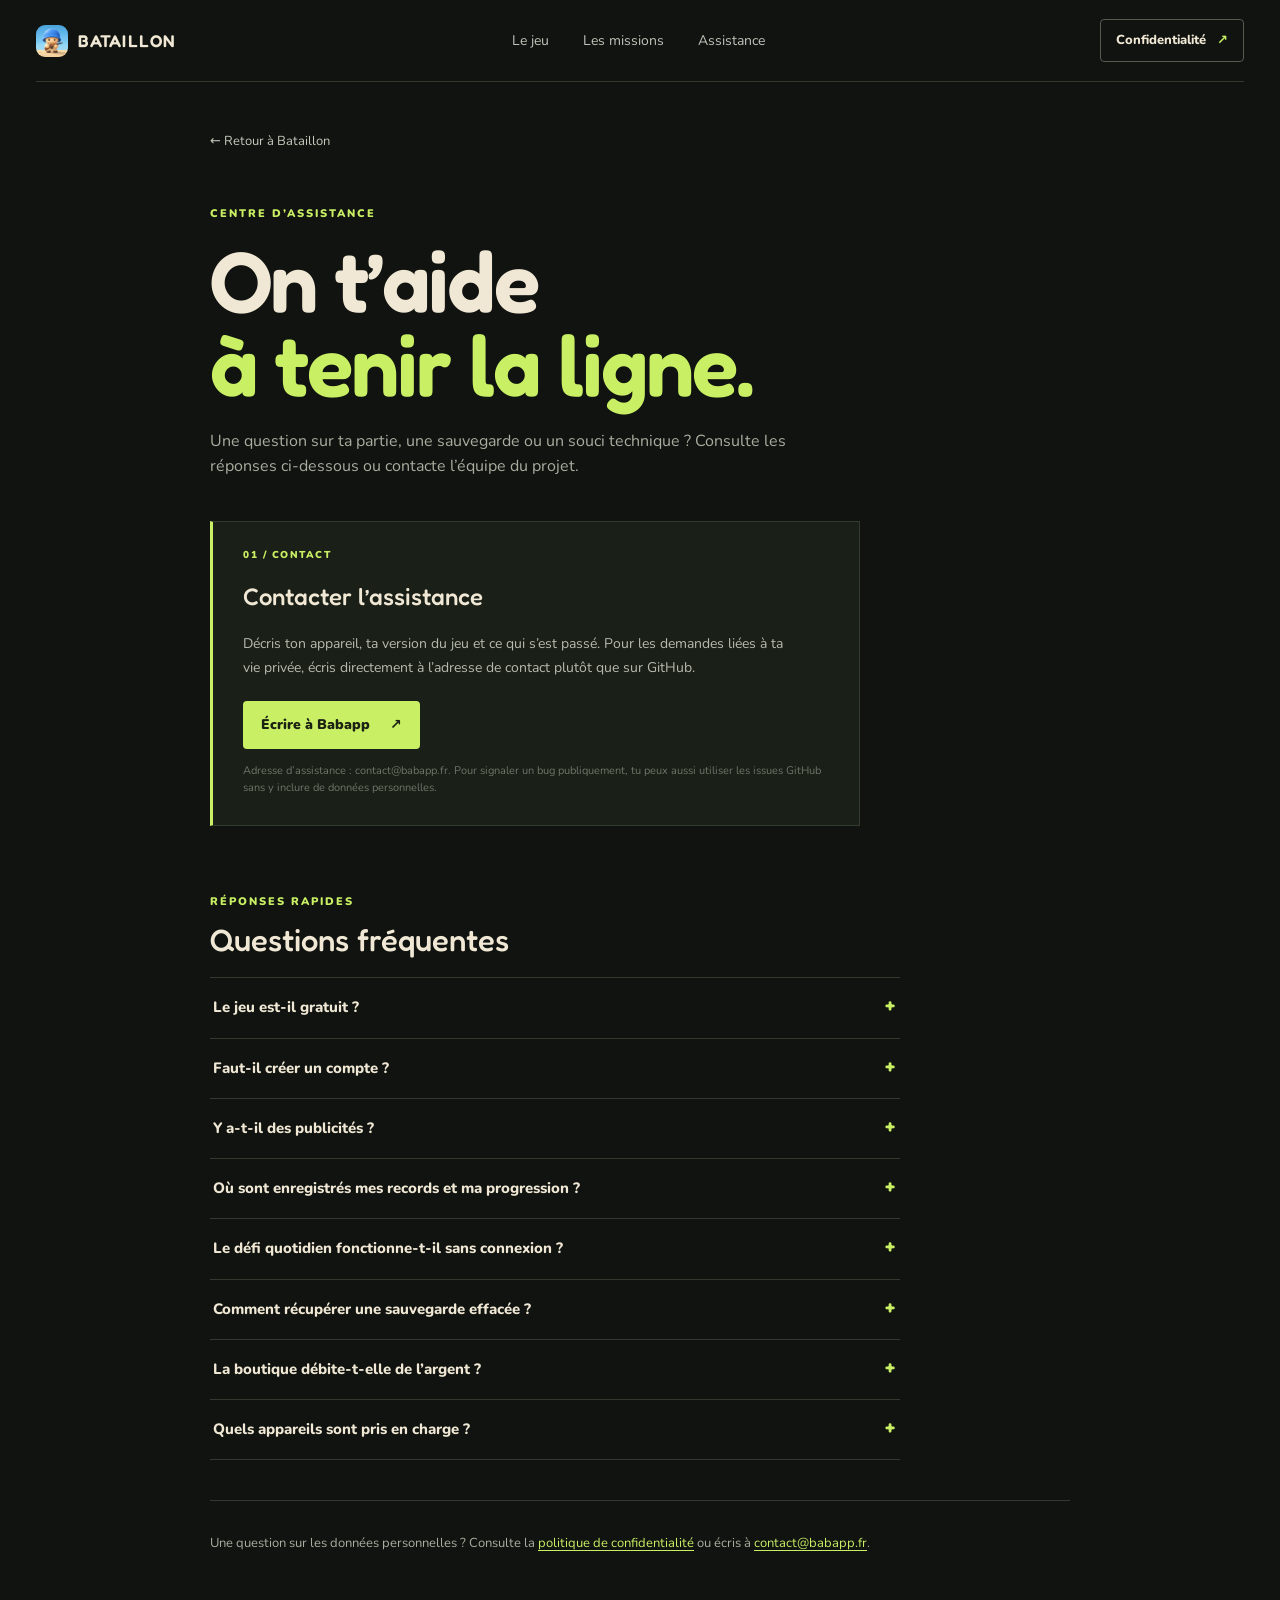
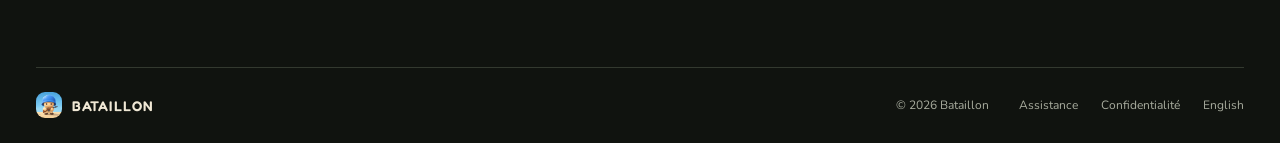
==== commit 2c717b26: "Add English website pages" ====
--- a/assistance/index.html
+++ b/assistance/index.html
@@ -6,4 +6,4 @@
 <section class="support-panel"><div class="support-number">01 / CONTACT</div><h2>Contacter l’assistance</h2><p>Décris ton appareil, ta version du jeu et ce qui s’est passé. Pour les demandes liées à ta vie privée, écris directement à l’adresse de contact plutôt que sur GitHub.</p><a class="button button-primary" href="mailto:contact@babapp.fr?subject=Assistance%20Bataillon">Écrire à Babapp <span aria-hidden="true">↗</span></a><small>Adresse d’assistance : <a href="mailto:contact@babapp.fr">contact@babapp.fr</a>. Pour signaler un bug publiquement, tu peux aussi utiliser <a href="https://github.com/omgprod/bataillon/issues/new/choose">les issues GitHub</a> sans y inclure de données personnelles.</small></section>
 <section class="faq"><p class="eyebrow">R&eacute;ponses rapides</p><h2>Questions fr&eacute;quentes</h2><details><summary>Le jeu est-il gratuit ?</summary><p>Oui. Les six missions de campagne et le d&eacute;fi quotidien sont accessibles gratuitement. Les am&eacute;liorations s&rsquo;ach&egrave;tent avec les pi&egrave;ces gagn&eacute;es en jouant ; aucun paiement r&eacute;el n&rsquo;est activ&eacute; actuellement.</p></details><details><summary>Faut-il cr&eacute;er un compte ?</summary><p>Non. Lance le jeu directement, sans inscription ni compte &agrave; cr&eacute;er. Records, pi&egrave;ces, &eacute;toiles et pr&eacute;f&eacute;rences restent enregistr&eacute;s localement sur l&rsquo;appareil.</p></details><details><summary>Y a-t-il des publicit&eacute;s ?</summary><p>Non. Bataillon n&rsquo;affiche aucune publicit&eacute; et n&rsquo;int&egrave;gre pas de suivi publicitaire.</p></details><details><summary>O&ugrave; sont enregistr&eacute;s mes records et ma progression ?</summary><p>Les &eacute;toiles, pi&egrave;ces, tenues et records sont conserv&eacute;s localement sur l&rsquo;appareil. Supprimer l&rsquo;application ou r&eacute;initialiser l&rsquo;appareil peut effacer cette sauvegarde.</p></details><details><summary>Le d&eacute;fi quotidien fonctionne-t-il sans connexion ?</summary><p>Oui. Le parcours du jour et ton meilleur score personnel sont disponibles hors ligne. Le classement Game Center n&rsquo;est pas encore activ&eacute; dans la version actuelle.</p></details><details><summary>Comment r&eacute;cup&eacute;rer une sauvegarde effac&eacute;e ?</summary><p>La version actuelle ne synchronise pas la sauvegarde avec un compte. Si les donn&eacute;es locales ont &eacute;t&eacute; supprim&eacute;es, elles ne peuvent g&eacute;n&eacute;ralement pas &ecirc;tre restaur&eacute;es.</p></details><details><summary>La boutique d&eacute;bite-t-elle de l&rsquo;argent ?</summary><p>Non. Aucun achat int&eacute;gr&eacute; ni paiement r&eacute;el n&rsquo;est activ&eacute; dans la version actuelle.</p></details><details><summary>Quels appareils sont pris en charge ?</summary><p>Bataillon est con&ccedil;u pour iPhone et iPad. La disponibilit&eacute; d&eacute;pend de la version publi&eacute;e sur l&rsquo;App Store.</p></details></section>
 <section class="legal-bottom"><p>Une question sur les données personnelles ? Consulte la <a href="../confidentialite/">politique de confidentialité</a> ou écris à <a href="mailto:contact@babapp.fr">contact@babapp.fr</a>.</p></section></main>
-<footer class="site-footer wrap"><a class="brand" href="../"><img src="../assets/icone.png" alt=""><span>BATAILLON</span></a><span class="copyright">© <span id="year">2026</span> Bataillon</span><nav aria-label="Liens légaux"><a href="./">Assistance</a><a href="../confidentialite/">Confidentialité</a></nav></footer><script>document.getElementById('year').textContent=new Date().getFullYear();</script></body></html>
+<footer class="site-footer wrap"><a class="brand" href="../"><img src="../assets/icone.png" alt=""><span>BATAILLON</span></a><span class="copyright">© <span id="year">2026</span> Bataillon</span><nav aria-label="Liens légaux"><a href="./">Assistance</a><a href="../confidentialite/">Confidentialité</a><a href="../en/support/">English</a></nav></footer><script>document.getElementById('year').textContent=new Date().getFullYear();</script></body></html>
